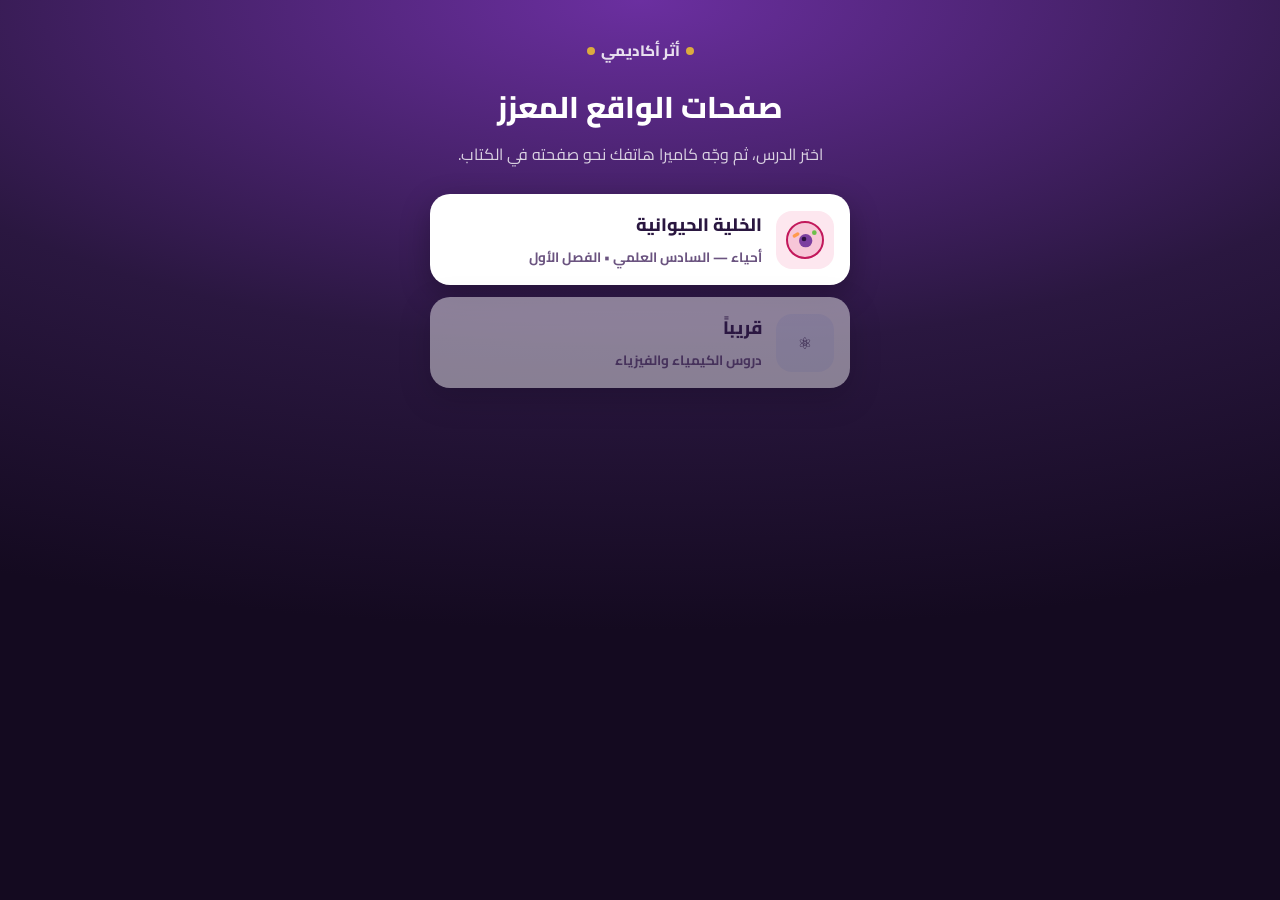
==== index.html @ a08a4be3 "إضافة صفحة الواقع المعزز: الخلية الحيوانية - صفحة رئيسية لدروس الواقع المعزز - cell/: تتبع صفحة الكت" ====
<!DOCTYPE html>
<html lang="ar" dir="rtl">
<head>
<meta charset="utf-8">
<meta name="viewport" content="width=device-width, initial-scale=1, viewport-fit=cover">
<meta name="theme-color" content="#2a1740">
<title>الواقع المعزز | أثر أكاديمي</title>
<link rel="stylesheet" href="fonts/cairo.css">
<style>
  *{box-sizing:border-box}
  body{margin:0;min-height:100vh;font-family:Cairo,system-ui,sans-serif;color:#fff;
    background:radial-gradient(120% 70% at 50% 0%,#6b2fa0 0%,#2a1740 55%,#140a20 100%);
    padding:calc(env(safe-area-inset-top) + 36px) 20px 40px;display:flex;flex-direction:column;align-items:center}
  .logo{display:flex;gap:6px;align-items:center;font-weight:800;font-size:15px;opacity:.85}
  .logo i{width:8px;height:8px;border-radius:50%;background:#f2c230;display:inline-block}
  h1{font-size:30px;font-weight:800;margin:14px 0 6px;text-align:center}
  p{margin:0 0 26px;opacity:.8;text-align:center;line-height:1.7;max-width:380px}
  .list{width:100%;max-width:420px;display:grid;gap:12px}
  a.card{display:flex;align-items:center;gap:14px;text-decoration:none;color:#2a1740;background:#fff;border-radius:20px;padding:14px 16px;box-shadow:0 10px 30px rgba(0,0,0,.3)}
  a.card .ic{width:58px;height:58px;border-radius:16px;background:#fde7ef;display:flex;align-items:center;justify-content:center;flex:none}
  a.card b{display:block;font-size:18px;font-weight:800}
  a.card span{font-size:13.5px;font-weight:700;color:#6b5480}
  .soon{opacity:.45;pointer-events:none}
</style>
</head>
<body>
  <div class="logo"><i></i>أثر أكاديمي<i></i></div>
  <h1>صفحات الواقع المعزز</h1>
  <p>اختر الدرس، ثم وجّه كاميرا هاتفك نحو صفحته في الكتاب.</p>
  <div class="list">
    <a class="card" href="cell/">
      <div class="ic"><svg width="40" height="40" viewBox="0 0 120 120"><circle cx="60" cy="60" r="54" fill="#f7c6d8" stroke="#c2185b" stroke-width="6"/><circle cx="62" cy="62" r="20" fill="#7b3fa0"/><circle cx="57" cy="57" r="7" fill="#2b0f40"/><rect x="22" y="40" width="22" height="10" rx="5" fill="#ff9a4d" transform="rotate(-30 33 45)"/><circle cx="88" cy="38" r="7" fill="#6cc04a"/></svg></div>
      <div><b>الخلية الحيوانية</b><span>أحياء — السادس العلمي • الفصل الأول</span></div>
    </a>
    <a class="card soon" href="#">
      <div class="ic" style="background:#eef3ff">⚛️</div>
      <div><b>قريباً</b><span>دروس الكيمياء والفيزياء</span></div>
    </a>
  </div>
</body>
</html>
---- fonts/cairo.css ----
@font-face{font-family:Cairo;font-style:normal;font-display:swap;font-weight:400;src:url(cairo-arabic-400-normal.woff2) format('woff2');unicode-range:U+0600-06FF,U+0750-077F,U+0870-088E,U+0890-0891,U+0897-08E1,U+08E3-08FF,U+200C-200E,U+2010-2011,U+204F,U+2E41,U+FB50-FDFF,U+FE70-FE74,U+FE76-FEFC}
@font-face{font-family:Cairo;font-style:normal;font-display:swap;font-weight:700;src:url(cairo-arabic-700-normal.woff2) format('woff2');unicode-range:U+0600-06FF,U+0750-077F,U+0870-088E,U+0890-0891,U+0897-08E1,U+08E3-08FF,U+200C-200E,U+2010-2011,U+204F,U+2E41,U+FB50-FDFF,U+FE70-FE74,U+FE76-FEFC}
@font-face{font-family:Cairo;font-style:normal;font-display:swap;font-weight:800;src:url(cairo-arabic-800-normal.woff2) format('woff2');unicode-range:U+0600-06FF,U+0750-077F,U+0870-088E,U+0890-0891,U+0897-08E1,U+08E3-08FF,U+200C-200E,U+2010-2011,U+204F,U+2E41,U+FB50-FDFF,U+FE70-FE74,U+FE76-FEFC}
@font-face{font-family:Cairo;font-style:normal;font-display:swap;font-weight:400;src:url(cairo-latin-400-normal.woff2) format('woff2');unicode-range:U+0000-00FF,U+0131,U+0152-0153,U+02BB-02BC,U+02C6,U+02DA,U+02DC,U+2000-206F,U+20AC,U+2122,U+2191,U+2193,U+2212,U+2215,U+FEFF,U+FFFD}
@font-face{font-family:Cairo;font-style:normal;font-display:swap;font-weight:700;src:url(cairo-latin-700-normal.woff2) format('woff2');unicode-range:U+0000-00FF,U+0131,U+0152-0153,U+02BB-02BC,U+02C6,U+02DA,U+02DC,U+2000-206F,U+20AC,U+2122,U+2191,U+2193,U+2212,U+2215,U+FEFF,U+FFFD}
@font-face{font-family:Cairo;font-style:normal;font-display:swap;font-weight:800;src:url(cairo-latin-800-normal.woff2) format('woff2');unicode-range:U+0000-00FF,U+0131,U+0152-0153,U+02BB-02BC,U+02C6,U+02DA,U+02DC,U+2000-206F,U+20AC,U+2122,U+2191,U+2193,U+2212,U+2215,U+FEFF,U+FFFD}
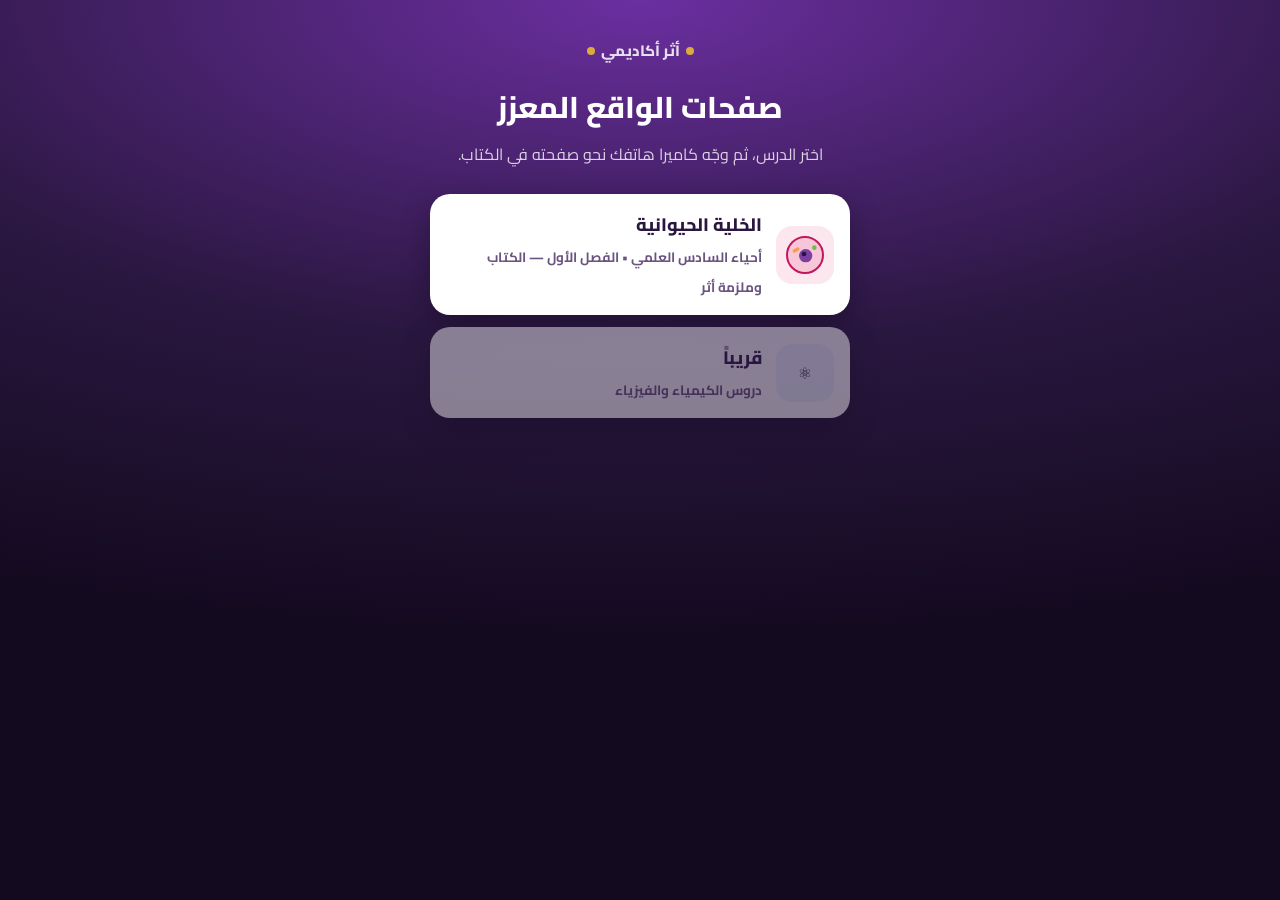
==== commit b4e58af2: "الخلية: دوران 360° حر، زر افصل المجسم، ودعم صفحة ملزمة أثر كهدف ثانٍ - دوران كواترنيون بكل الاتجاهات" ====
--- a/index.html
+++ b/index.html
@@ -30,7 +30,7 @@
   <div class="list">
     <a class="card" href="cell/">
       <div class="ic"><svg width="40" height="40" viewBox="0 0 120 120"><circle cx="60" cy="60" r="54" fill="#f7c6d8" stroke="#c2185b" stroke-width="6"/><circle cx="62" cy="62" r="20" fill="#7b3fa0"/><circle cx="57" cy="57" r="7" fill="#2b0f40"/><rect x="22" y="40" width="22" height="10" rx="5" fill="#ff9a4d" transform="rotate(-30 33 45)"/><circle cx="88" cy="38" r="7" fill="#6cc04a"/></svg></div>
-      <div><b>الخلية الحيوانية</b><span>أحياء — السادس العلمي • الفصل الأول</span></div>
+      <div><b>الخلية الحيوانية</b><span>أحياء السادس العلمي • الفصل الأول — الكتاب وملزمة أثر</span></div>
     </a>
     <a class="card soon" href="#">
       <div class="ic" style="background:#eef3ff">⚛️</div>
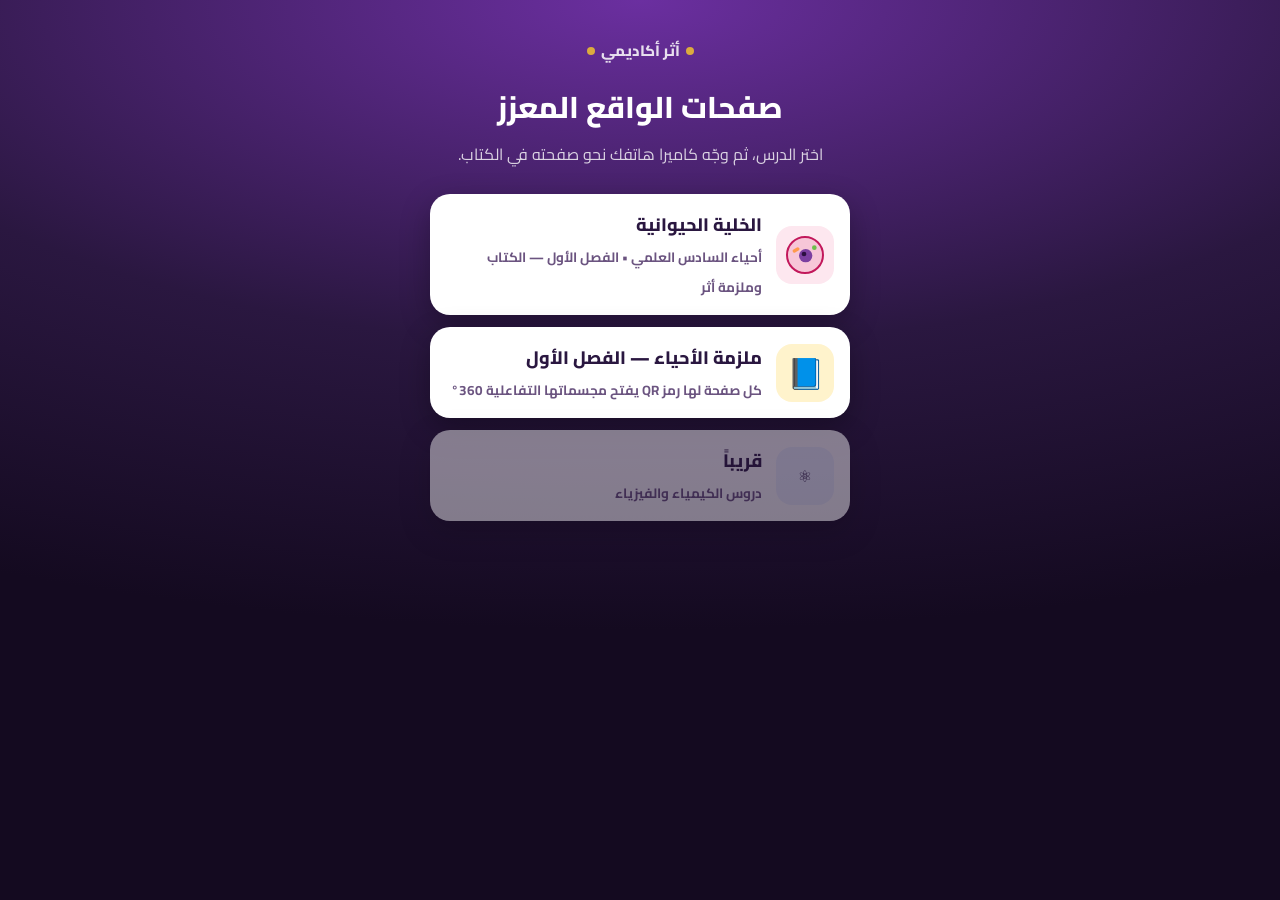
==== commit 0ffa63fc: "ملزمة الأحياء: صفحة تفاعلية لكل صفحة مطبوعة (m/bio6-1/?p=N) - كل صفحة: مجسمات الصفحة أو الدرس ثلاثية" ====
--- a/index.html
+++ b/index.html
@@ -32,6 +32,10 @@
       <div class="ic"><svg width="40" height="40" viewBox="0 0 120 120"><circle cx="60" cy="60" r="54" fill="#f7c6d8" stroke="#c2185b" stroke-width="6"/><circle cx="62" cy="62" r="20" fill="#7b3fa0"/><circle cx="57" cy="57" r="7" fill="#2b0f40"/><rect x="22" y="40" width="22" height="10" rx="5" fill="#ff9a4d" transform="rotate(-30 33 45)"/><circle cx="88" cy="38" r="7" fill="#6cc04a"/></svg></div>
       <div><b>الخلية الحيوانية</b><span>أحياء السادس العلمي • الفصل الأول — الكتاب وملزمة أثر</span></div>
     </a>
+    <a class="card" href="m/bio6-1/">
+      <div class="ic" style="background:#fff3cc;font-size:30px">📘</div>
+      <div><b>ملزمة الأحياء — الفصل الأول</b><span>كل صفحة لها رمز QR يفتح مجسماتها التفاعلية 360°</span></div>
+    </a>
     <a class="card soon" href="#">
       <div class="ic" style="background:#eef3ff">⚛️</div>
       <div><b>قريباً</b><span>دروس الكيمياء والفيزياء</span></div>
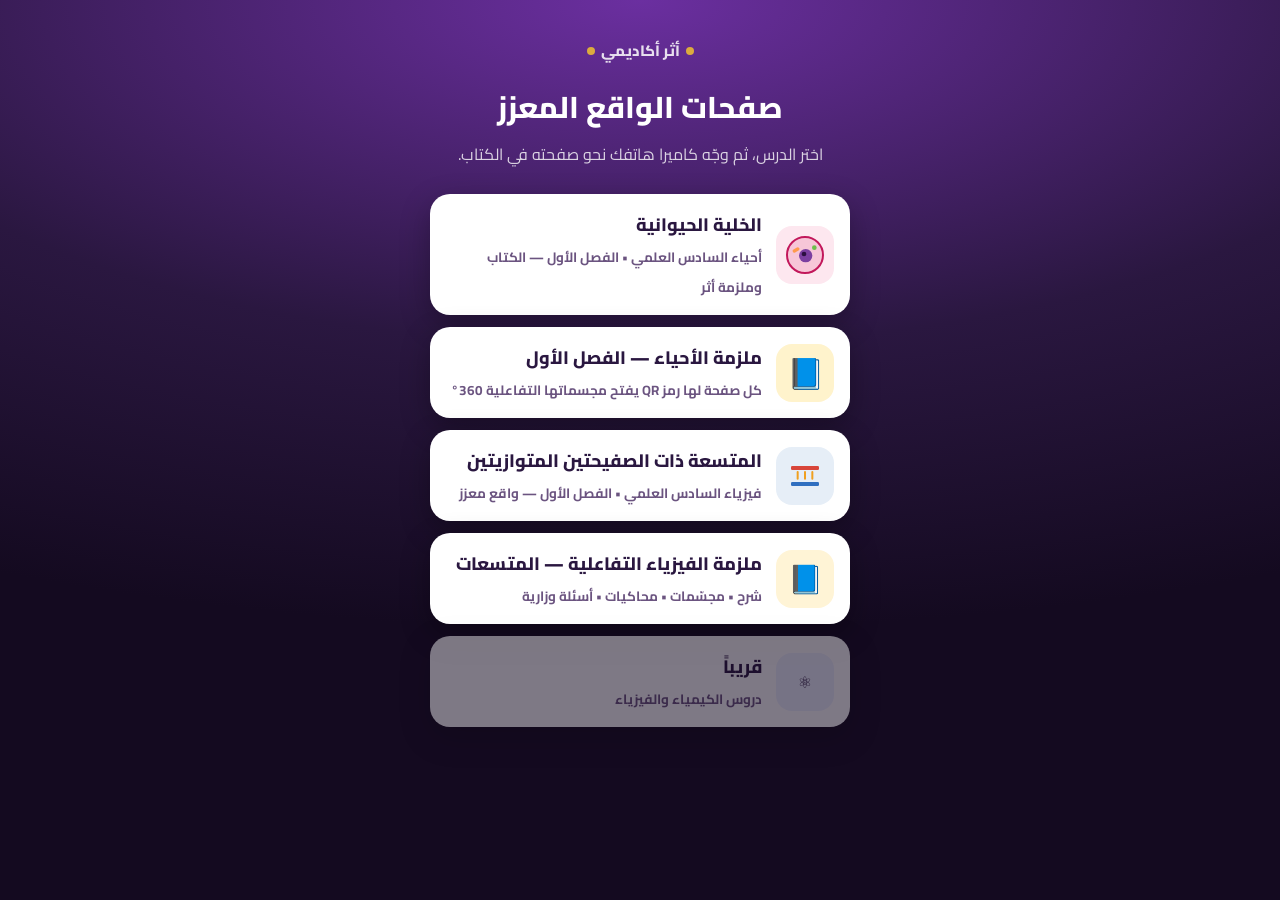
==== commit 45265cb3: "ملزمة الفيزياء — المتسعات: واقع معزز + ملزمة تفاعلية (capacitor/) - capacitor/: واقع معزز للمتسعة ذا" ====
--- a/index.html
+++ b/index.html
@@ -36,6 +36,14 @@
       <div class="ic" style="background:#fff3cc;font-size:30px">📘</div>
       <div><b>ملزمة الأحياء — الفصل الأول</b><span>كل صفحة لها رمز QR يفتح مجسماتها التفاعلية 360°</span></div>
     </a>
+    <a class="card" href="capacitor/">
+      <div class="ic" style="background:#e6eef7"><svg width="40" height="40" viewBox="0 0 120 120"><rect x="18" y="30" width="84" height="12" rx="4" fill="#d8453a"/><rect x="18" y="78" width="84" height="12" rx="4" fill="#2f6fc0"/><g stroke="#f0a020" stroke-width="6" stroke-linecap="round"><path d="M38 48v20M60 48v20M82 48v20"/></g></svg></div>
+      <div><b>المتسعة ذات الصفيحتين المتوازيتين</b><span>فيزياء السادس العلمي • الفصل الأول — واقع معزز</span></div>
+    </a>
+    <a class="card" href="capacitor/v.html">
+      <div class="ic" style="background:#fff4d6;font-size:28px">📘</div>
+      <div><b>ملزمة الفيزياء التفاعلية — المتسعات</b><span>شرح • مجسّمات • محاكيات • أسئلة وزارية</span></div>
+    </a>
     <a class="card soon" href="#">
       <div class="ic" style="background:#eef3ff">⚛️</div>
       <div><b>قريباً</b><span>دروس الكيمياء والفيزياء</span></div>
